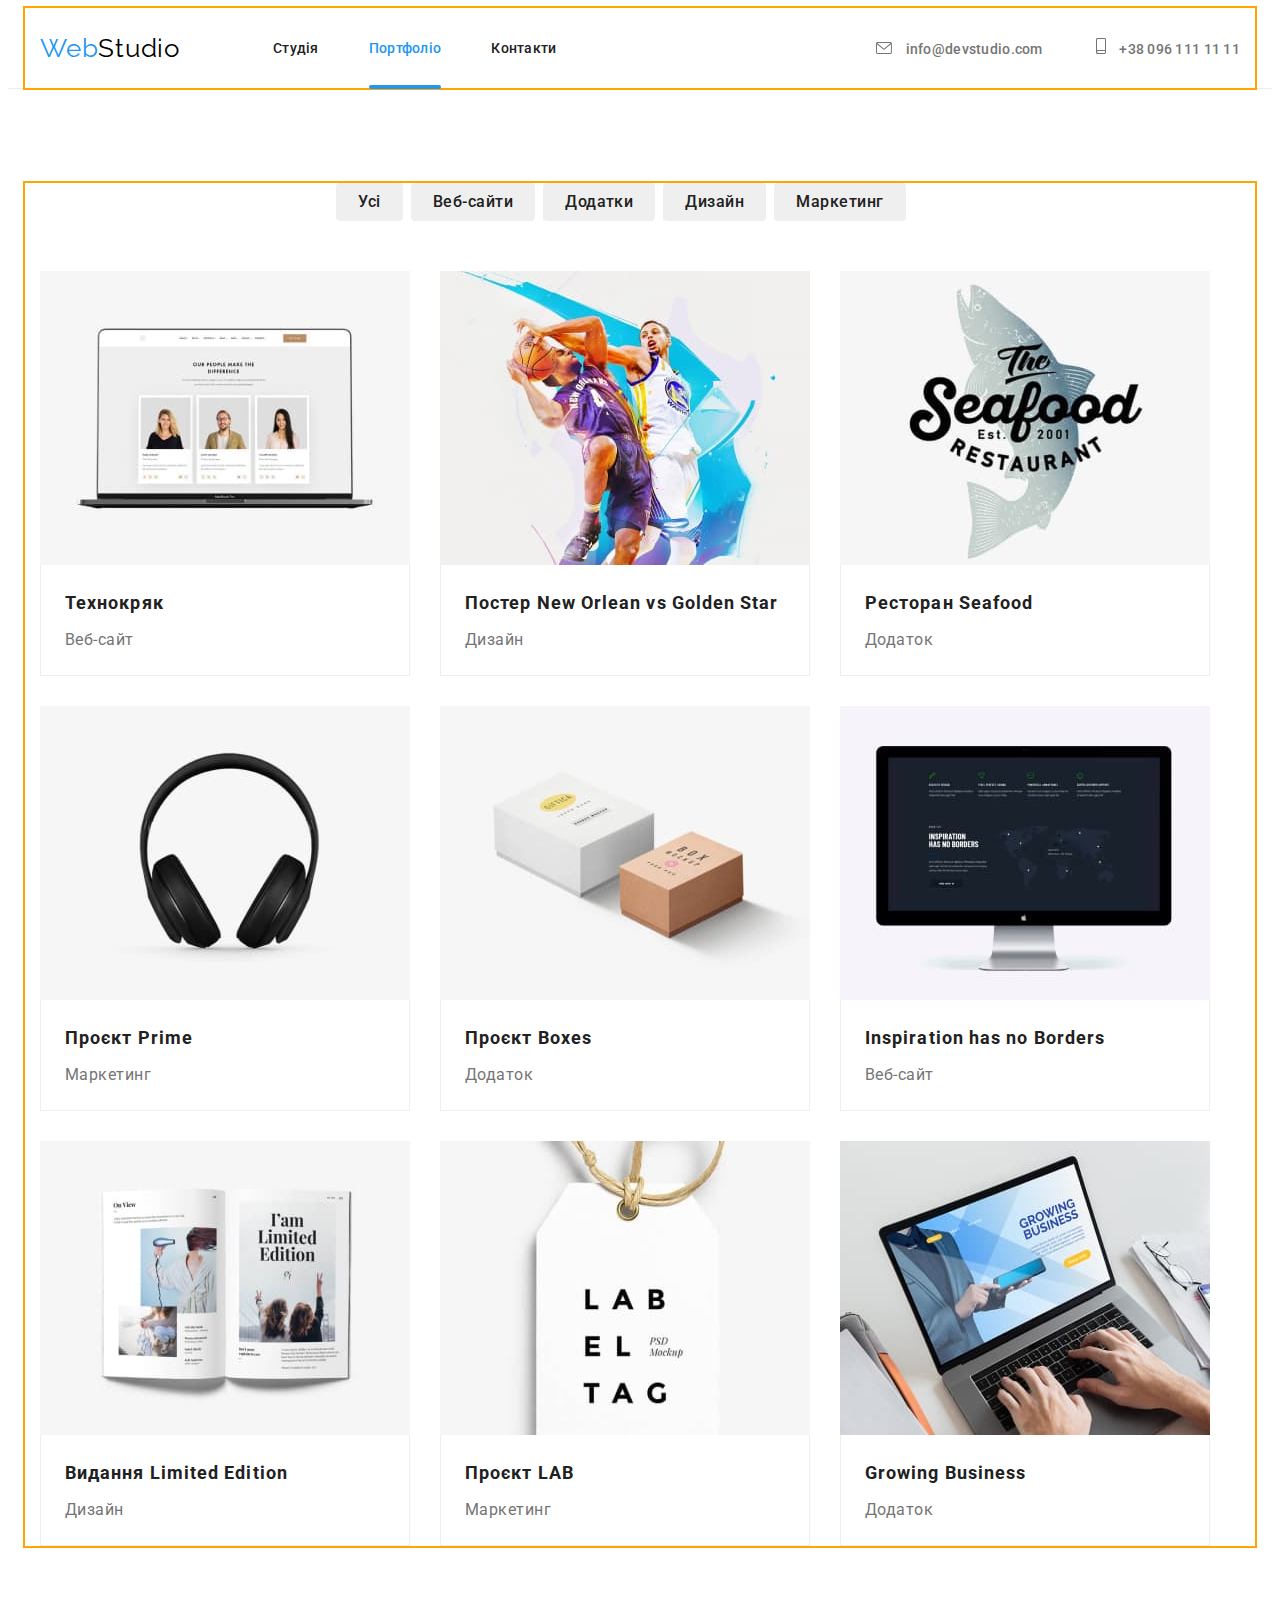
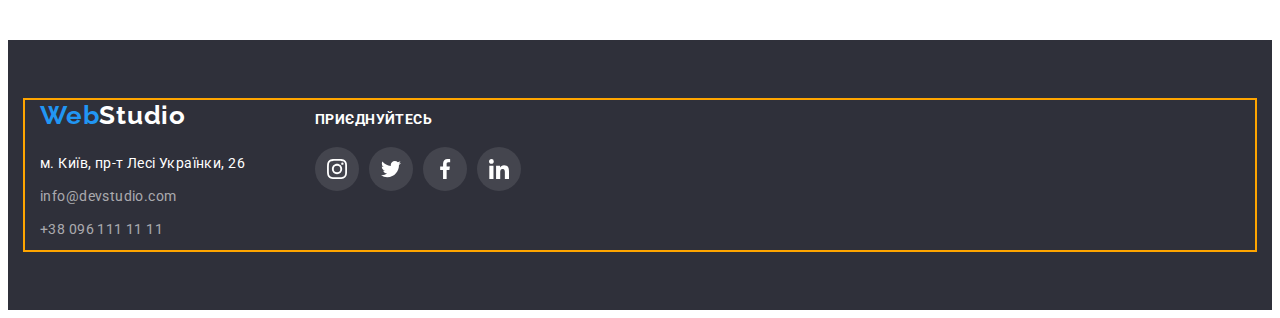
==== portfolio.html @ 3db1fcc5 "Initial commit" ====
<!DOCTYPE html>
<html lang="uk">
  <head>
    <meta charset="UTF-8" />
    <meta http-equiv="X-UA-Compatible" content="IE=edge" />
    <meta name="viewport" content="width=device-width, initial-scale=1.0" />
    <title>WebStudio</title>
    <link rel="preconnect" href="https://fonts.googleapis.com" />
    <link rel="preconnect" href="https://fonts.gstatic.com" crossorigin />
    <link
      href="https://fonts.googleapis.com/css2?family=Raleway:wght@700&family=Roboto:wght@400;500;700;900&display=swap"
      rel="stylesheet"
    />
    <!--Moder normalize-->
    <link
      rel="stylesheet"
      href="https://cdnjs.cloudflare.com/ajax/libs/modern-normalize/1.1.0/modern-normalize.min.css"
      integrity="sha512-wpPYUAdjBVSE4KJnH1VR1HeZfpl1ub8YT/NKx4PuQ5NmX2tKuGu6U/JRp5y+Y8XG2tV+wKQpNHVUX03MfMFn9Q=="
      crossorigin="anonymous"
      referrerpolicy="no-referrer"
    />
    <!--Style css-->
    <link rel="stylesheet" href="./css/style.css" />
  </head>
  <body>
    <!--Header section-->
    <header class="header">
      <div class="container header-container">
        <nav class="header-item">
          <a class="logo" href="">Web<span class="logo-header">Studio</span></a>
          <ul class="header-item main-item">
            <li class="text-li">
              <a class="text-logo" href="./index.html">Студія</a>
            </li>
            <li class="text-li">
              <a class="text-logo current" href="">Портфоліо</a>
            </li>
            <li class="text-li"><a class="text-logo" href="">Контакти</a></li>
          </ul>
        </nav>
        <div class="header-info">
          <a class="email" href="emailto:info@devstudio.com">
            <svg class="header-icon" width="16" height="12">
              <use href="./img/icons.svg#icon-envelope"></use>
            </svg>
            <span>info@devstudio.com</span>
          </a>
          <a class="tel" href="">
            <svg class="header-icon" width="10" height="16">
              <use href="./img/icons.svg#icon-smartphone"></use>
            </svg>
            <span>+38 096 111 11 11</span>
          </a>
        </div>
      </div>
    </header>
    <!--Main section-->
    <main>
      <section class="section">
        <div class="container">
          <h1 class="visually-hidden">Портфоліо</h1>
          <ul class="port-main main-item">
            <li><button class="main-nav" type="button">Усі</button></li>
            <li><button class="main-nav" type="button">Веб-сайти</button></li>
            <li><button class="main-nav" type="button">Додатки</button></li>
            <li><button class="main-nav" type="button">Дизайн</button></li>
            <li><button class="main-nav" type="button">Маркетинг</button></li>
          </ul>
          <ul class="img-container main-item">
            <li class="flex-element">
              <a class="card-link" href="">
                <div class="team-thumb">
                  <img
                    src="./img/workimg1.jpg"
                    alt="робота"
                    width="370"
                    height="294"
                  />
                  <div class="overlay-port">
                    <p class="overlay-subtitle">
                      Ресурс пропонує комплексні пропозиції з різним рівнем
                      функціоналу та сервісів. Все це дозволить відвідувачу
                      отримати вичерпні відомості про компанію чи приватну
                      особу.
                    </p>
                  </div>
                </div>
                <div class="flex-title">
                  <h2 class="port-title">Технокряк</h2>
                  <p class="port-subtitle">Веб-сайт</p>
                </div>
              </a>
            </li>
            <li class="flex-element">
              <a class="card-link" href="">
                <div class="team-thumb">
                  <img
                    src="./img/workimg2.jpg"
                    alt="робота"
                    width="370"
                    height="294"
                  />
                  <div class="overlay-port">
                    <p class="overlay-subtitle">
                      Ресурс пропонує комплексні пропозиції з різним рівнем
                      функціоналу та сервісів. Все це дозволить відвідувачу
                      отримати вичерпні відомості про компанію чи приватну
                      особу.
                    </p>
                  </div>
                </div>
                <div class="flex-title">
                  <h2 class="port-title">Постер New Orlean vs Golden Star</h2>
                  <p class="port-subtitle">Дизайн</p>
                </div>
              </a>
            </li>
            <li class="flex-element">
              <a class="card-link" href="">
                <div class="team-thumb">
                  <img
                    src="./img/workimg3.jpg"
                    alt="робота"
                    width="370"
                    height="294"
                  />
                  <div class="overlay-port">
                    <p class="overlay-subtitle">
                      Ресурс пропонує комплексні пропозиції з різним рівнем
                      функціоналу та сервісів. Все це дозволить відвідувачу
                      отримати вичерпні відомості про компанію чи приватну
                      особу.
                    </p>
                  </div>
                </div>
                <div class="flex-title">
                  <h2 class="port-title">Ресторан Seafood</h2>
                  <p class="port-subtitle">Додаток</p>
                </div>
              </a>
            </li>
            <li class="flex-element">
              <a class="card-link" href="">
                <div class="team-thumb">
                  <img
                    src="./img/workimg4.jpg"
                    alt="робота"
                    width="370"
                    height="294"
                  />
                  <div class="overlay-port">
                    <p class="overlay-subtitle">
                      Ресурс пропонує комплексні пропозиції з різним рівнем
                      функціоналу та сервісів. Все це дозволить відвідувачу
                      отримати вичерпні відомості про компанію чи приватну
                      особу.
                    </p>
                  </div>
                </div>
                <div class="flex-title">
                  <h2 class="port-title">Проєкт Prime</h2>
                  <p class="port-subtitle">Маркетинг</p>
                </div>
              </a>
            </li>
            <li class="flex-element">
              <a class="card-link" href="">
                <div class="team-thumb">
                  <img
                    src="./img/workimg5.jpg"
                    alt="робота"
                    width="370"
                    height="294"
                  />
                  <div class="overlay-port">
                    <p class="overlay-subtitle">
                      Ресурс пропонує комплексні пропозиції з різним рівнем
                      функціоналу та сервісів. Все це дозволить відвідувачу
                      отримати вичерпні відомості про компанію чи приватну
                      особу.
                    </p>
                  </div>
                </div>
                <div class="flex-title">
                  <h2 class="port-title">Проєкт Boxes</h2>
                  <p class="port-subtitle">Додаток</p>
                </div>
              </a>
            </li>
            <li class="flex-element">
              <a class="card-link" href="">
                <div class="team-thumb">
                  <img
                    src="./img/workimg6.jpg"
                    alt="робота"
                    width="370"
                    height="294"
                  />
                  <div class="overlay-port">
                    <p class="overlay-subtitle">
                      Ресурс пропонує комплексні пропозиції з різним рівнем
                      функціоналу та сервісів. Все це дозволить відвідувачу
                      отримати вичерпні відомості про компанію чи приватну
                      особу.
                    </p>
                  </div>
                </div>
                <div class="flex-title">
                  <h2 class="port-title">Inspiration has no Borders</h2>
                  <p class="port-subtitle">Веб-сайт</p>
                </div>
              </a>
            </li>
            <li class="flex-element">
              <a class="card-link" href="">
                <div class="team-thumb">
                  <img
                    src="./img/workimg7.jpg"
                    alt="робота"
                    width="370"
                    height="294"
                  />
                  <div class="overlay-port">
                    <p class="overlay-subtitle">
                      Ресурс пропонує комплексні пропозиції з різним рівнем
                      функціоналу та сервісів. Все це дозволить відвідувачу
                      отримати вичерпні відомості про компанію чи приватну
                      особу.
                    </p>
                  </div>
                </div>
                <div class="flex-title">
                  <h2 class="port-title">Видання Limited Edition</h2>
                  <p class="port-subtitle">Дизайн</p>
                </div>
              </a>
            </li>
            <li class="flex-element">
              <a class="card-link" href="">
                <div class="team-thumb">
                  <img
                    src="./img/workimg8.jpg"
                    alt="робота"
                    width="370"
                    height="294"
                  />
                  <div class="overlay-port">
                    <p class="overlay-subtitle">
                      Ресурс пропонує комплексні пропозиції з різним рівнем
                      функціоналу та сервісів. Все це дозволить відвідувачу
                      отримати вичерпні відомості про компанію чи приватну
                      особу.
                    </p>
                  </div>
                </div>
                <div class="flex-title">
                  <h2 class="port-title">Проєкт LAB</h2>
                  <p class="port-subtitle">Маркетинг</p>
                </div>
              </a>
            </li>
            <li class="flex-element">
              <a class="card-link" href="">
                <div class="team-thumb">
                  <img
                    src="./img/workimg9.jpg"
                    alt="робота"
                    width="370"
                    height="294"
                  />
                  <div class="overlay-port">
                    <p class="overlay-subtitle">
                      Ресурс пропонує комплексні пропозиції з різним рівнем
                      функціоналу та сервісів. Все це дозволить відвідувачу
                      отримати вичерпні відомості про компанію чи приватну
                      особу.
                    </p>
                  </div>
                </div>
                <div class="flex-title">
                  <h2 class="port-title">Growing Business</h2>
                  <p class="port-subtitle">Додаток</p>
                </div>
              </a>
            </li>
          </ul>
        </div>
      </section>
    </main>
    <!--Footer section-->
    <footer class="footer-color">
      <div class="container footer">
        <div>
          <a class="footer-logo" href=""
            >Web<span class="footer-logo-color">Studio</span></a
          >
          <address>
            <ul class="main-item">
              <li>
                <a
                  class="address"
                  href="https://goo.gl/maps/omQ613N7sSxZQbV56"
                  target="_blank"
                  rel="noopener noreferrer nofollow"
                  >м. Київ, пр-т Лесі Українки, 26</a
                >
              </li>
              <li><a class="footer-info" href="">info@devstudio.com</a></li>
              <li><a class="footer-info" href="">+38 096 111 11 11</a></li>
            </ul>
          </address>
        </div>
        <div class="footer-social">
          <p class="footer-title">Приєднуйтесь</p>
          <ul class="footer-links">
            <li class="main-item-icon">
              <a class="footer-cont" href="">
                <svg class="footer-icon" width="20" height="20">
                  <use href="./img/icons.svg#icon-instagram"></use>
                </svg>
              </a>
            </li>
            <li class="main-item-icon">
              <a class="footer-cont" href="">
                <svg class="footer-icon" width="20" height="20">
                  <use href="./img/icons.svg#icon-twitter"></use>
                </svg>
              </a>
            </li>
            <li class="main-item-icon">
              <a class="footer-cont" href="">
                <svg class="footer-icon" width="20" height="20">
                  <use href="./img/icons.svg#icon-facebook"></use>
                </svg>
              </a>
            </li>
            <li class="main-item-icon">
              <a class="footer-cont" href="">
                <svg class="footer-icon" width="20" height="20">
                  <use href="./img/icons.svg#icon-linkedin"></use>
                </svg>
              </a>
            </li>
          </ul>
        </div>
      </div>
    </footer>
  </body>
</html>
---- css/style.css ----
body {
  font-family: "Raleway", sans-serif;
  font-family: "Roboto", sans-serif;
}
:root {
  --color-content-h2-h3-logo: #212121;
  --color-port-subtitle-p: #757575;
  --color-main-button-footer: #2196f3;
}
/* Animation*/
:root {
  --transform-animation: 250ms cubic-bezier(0.4, 0, 0.2, 1);
}

/* rest start*/
h1,
h2,
h3,
h4,
h5,
h6,
p,
ul {
  margin: 0;
}
.link {
  text-decoration: none;
  color: currentColor;
}
.list {
  list-style: none;
  margin: 0;
  padding: 0;
}
img {
  display: block;
  max-width: 100%;
  height: auto;
}
/* rest end*/

/* Header section*/
.section {
  padding-top: 94px;
  padding-bottom: 94px;
}
.container {
  width: 1200px;
  padding-right: 15px;
  padding-left: 15px;
  margin-left: auto;
  margin-right: auto;

  outline: 2px solid orange;
}
.header-container {
  display: flex;
  align-items: center;
}
.header {
  border-bottom: 1px solid #ececec;
}
.header-icon {
  fill: currentColor;
  align-items: center;
  margin-right: 10px;
}

.header-info {
  margin-left: auto;
}
.header-item {
  display: flex;
  align-items: center;
}

.tel {
  margin-left: 50px;
}

.logo {
  font-family: "Raleway";
  font-size: 26px;
  line-height: calc(31 / 26);
  letter-spacing: 0.03em;
  text-decoration: none;
  color: var(--color-main-button-footer);
  margin-left: 0;

  margin-right: 93px;
}
.logo-header {
  color: black;
}

.text-logo {
  font-size: 14px;
  line-height: calc(16 / 14);
  font-weight: 500;
  letter-spacing: 0.02em;
  color: var(--color-content-h2-h3-logo);
  cursor: pointer;
  padding-top: 32px;
  padding-bottom: 32px;
  display: block;

  position: relative;
  transition: color var(--transform-animation);
}
.current{
  color: var(--color-main-button-footer);
  content: "";
}
.current::after{
  content: "";
  position: absolute;
  bottom: -1px;
  left:0;
    
  width: 100%;
  height: 4px;
    
  border-radius: 2px;
  background-color: var(--color-main-button-footer);
}
.text-logo:hover::after,
.text-logo:focus::after{
  transform: translate(0);
  opacity: 1;

}
.text-logo:hover,
.text-logo:focus {
  color: var(--color-main-button-footer);
}
.text-li {
  margin-right: 50px;
}
.header-item .text-li:last-child {
  margin-right: 0;
}

.main-item,
.text-logo:active {
  color: var(--color-main-button-footer);
}
.main-item {
  list-style-type: none;
}

.text-logo {
  text-decoration: none;
}
.email {
  font-weight: 500;
  font-size: 14px;
  line-height: calc(16 / 14);
  letter-spacing: 0.02em;
  color: var(--color-port-subtitle-p);
  text-decoration: none;

  transition: color var(--transform-animation);
}
.tel {
  font-weight: 500;
  font-size: 14px;
  line-height: calc(16 / 14);
  letter-spacing: 0.02em;
  color: var(--color-port-subtitle-p);
  text-decoration: none;
  transition: color var(--transform-animation);
}
.email:hover,
.email:focus,
.tel:hover,
.tel:focus {
  color: var(--color-main-button-footer);
}
/* Main section*/

.main-color {
  background-color: #2f303a;
  text-align: center;
  padding-top: 200px;
  padding-bottom: 200px;
  max-width: 1600px;
  height: 600px;
  margin-left: auto;
  margin-right: auto;
  background-position: center;
  background-repeat: no-repeat;
  background-size: cover;
  background-image: linear-gradient(
      rgba(47, 48, 58, 0.4),
      rgba(47, 48, 58, 0.4)),url(../img/hero.jpg);
}
.main {
  font-size: 44px;
  font-weight: 900;
  line-height: calc(60 / 44);
  letter-spacing: 0.06em;
  color: #ffffff;
  text-transform: uppercase;
  align-items: center;
  margin-bottom: 30px;
}

.main-button {
  font-size: 16px;
  font-weight: 700;
  line-height: calc(30 / 16);
  display: flex;
  align-items: center;
  text-align: center;
  letter-spacing: 0.06em;
  color: #ffffff;
  background-color: var(--color-main-button-footer);
  border-style: none;
  cursor: pointer;
  box-shadow: 0px 4px 4px rgba(0, 0, 0, 0.15);
  border-radius: 4px;
  padding: 9px 31px;
  min-width: 160px;
  min-height: 40px;

  display: block;
  margin: 0 auto;
}

.content {
  display: flex;
  justify-content: center;
  align-items: center;
  width: 270px;
  height: 120px;
  background: #f5f4fa;
  border-radius: 4px;
  margin-bottom: 30px;
}
.main-section {
  display: flex;
  padding-left: 0;
}
.main-content {
  font-size: 14px;
  font-weight: 700;
  line-height: calc(16 / 14);
  letter-spacing: 0.03em;
  color: var(--color-content-h2-h3-logo);
  text-transform: uppercase;

  width: 270px;
  padding-bottom: 10px;
}
.main-features {
  font-size: 14px;
  font-weight: 400;
  line-height: calc(24 / 14);
  letter-spacing: 0.03em;
  color: var(--color-port-subtitle-p);
  width: 270px;
  height: 72px;
}

/*Section title*/
.title-section {
  padding-top: 0;
}
.title {
  font-size: 36px;
  font-weight: 700;
  line-height: calc(42 / 36);
  text-align: center;
  letter-spacing: 0.03em;
  color: var(--color-content-h2-h3-logo);

  margin-bottom: 50px;
}
.title-img {
  display: flex;
  padding-left: 0;
}
.main-item:not(:last-child) {
  margin-right: 30px;
}
.main-item {
  position: relative;
}
.overlay {
  position: absolute;
  bottom: 0;
  width: 100%;
  padding-top: 27px;
  padding-bottom: 27px;
  background-color: rgba(47, 48, 58, 0.8);
}
.overlay-text {
  font-weight: 700;
  font-size: 14px;
  line-height: 16px;
  text-align: center;
  letter-spacing: 0.03em;
  text-transform: uppercase;

  color: #ffffff;
}
/*Section team*/
.main-shadow {
  box-shadow: 0px 1px 3px rgba(0, 0, 0, 0.12), 0px 1px 1px rgba(0, 0, 0, 0.14),
    0px 2px 1px rgba(0, 0, 0, 0.2);
}
.team-name {
  padding-top: 30px;
  padding-bottom: 30px;
  box-shadow: 0px 1px 3px rgba(0, 0, 0, 0.12), 0px 1px 1px rgba(0, 0, 0, 0.14),
    0px 2px 1px rgba(0, 0, 0, 0.2);
  border-radius: 0px 0px 4px 4px;
  background-color: #ffffff;
}
.heading {
  font-size: 16px;
  font-weight: 500;
  line-height: calc(19 / 16);
  text-align: center;
  letter-spacing: 0.03em;
  color: var(--color-content-h2-h3-logo);

  padding-bottom: 10px;
}
.subtitle {
  font-size: 16px;
  font-weight: 400;
  line-height: calc(19 / 16);
  text-align: center;
  letter-spacing: 0.03em;
  color: var(--color-port-subtitle-p);
}
.color {
  background: #f5f4fa;
}
.socials {
  display: flex;
  justify-content: center;
  align-items: center;
  gap: 10px;
}
.socials-link {
  display: flex;
  justify-content: center;
  align-items: center;
  width: 44px;
  height: 44px;
  border-radius: 50%;
  color: #afb1b8;
  background-color: #ffffff;
  outline: none;

  transition: color var(--transform-animation),
    background-color var(--transform-animation);
}
.socials-icon {
  fill: currentColor;
}

.socials-link:hover,
.socials-link:focus {
  background-color: #2196f3;
  color: #ffffff;
}
.list {
  margin-top: 16px;
}
.logo {
  display: flex;
  padding-left: 0;
}
/* Постійні клієнти*/
.client-cont {
  display: flex;
  justify-content: center;
  align-items: center;
  width: 170px;
  height: 92px;
  border: 1px solid #afb1b8;
  border-radius: 4px;
  color: #afb1b8;

  transition: color var(--transform-animation),
    border-color var(--transform-animation);
}
.client-icon {
  fill: currentColor;
}
.client-cont:hover,
.client-cont:focus {
  border-color: #2196f3;
  color: #2196f3;
}
/*Footer section*/
.footer-color {
  background: #2f303a;
  padding-top: 60px;
  padding-bottom: 60px;
}
.footer-logo {
  font-family: "Raleway";
  font-weight: 700;
  font-size: 26px;
  line-height: calc(31 / 26);
  letter-spacing: 0.03em;
  color: var(--color-main-button-footer);
  text-decoration: none;
  width: 145px;
  height: 31px;
  padding: 0;
  display: flex;
  margin-bottom: 20px;
}
.main-item {
  padding: 0;
}
.footer-logo-color {
  color: #ffffff;
}
.address {
  font-style: normal;
  font-weight: 400;
  font-size: 14px;
  line-height: calc(24 / 14);
  letter-spacing: 0.03em;
  color: #ffffff;
  text-decoration: none;

  display: inline-block;
  padding-bottom: 9px;
}
.footer-info {
  font-style: normal;
  font-weight: 400;
  font-size: 14px;
  line-height: calc(24 / 14);
  letter-spacing: 0.03em;
  color: rgba(255, 255, 255, 0.6);
  text-decoration: none;

  display: inline-block;
  margin-bottom: 9px;
}
/* Футер посилання*/

.footer {
  display: flex;
  align-items: baseline;
}
.main-item-icon {
  list-style-type: none;
  margin-right: 10px;
}
.footer-social {
  margin-left: 70px;
}
.footer-title {
  font-style: normal;
  font-weight: 700;
  font-size: 14px;
  line-height: 16px;
  letter-spacing: 0.03em;
  text-transform: uppercase;
  color: #ffffff;

  display: flex;
  margin-bottom: 20px;
}

.footer-links {
  display: flex;
  justify-content: center;
  align-items: center;
  padding: 0;
}
.footer-cont {
  display: flex;
  justify-content: center;
  align-items: center;
  width: 44px;
  height: 44px;
  border-radius: 50%;
  color: #ffffff;
  background-color: rgba(255, 255, 255, 0.1);
  outline: none;

  transition: background-color var(--transform-animation),
    color var(--transform-animation);
}
.footer-icon {
  fill: currentColor;
}
.footer-cont:hover,
.footer-cont:focus {
  background-color: #2196f3;
  color: #ffffff;
}

/* Modal window*/

.backdrop{
    position: fixed;
    top:0;
    left:0;
    z-index:1;
    
    width:100%;
    height:100%;

   background-color:  rgba(0,0,0,0.2);
    
  transition: opacity var(--transform-animation),visibility var(--transform-animation);
}
.backdrop.is-hidden{
  opacity: 0;
  visibility: hidden;
  pointer-events: none;
}
.modal{
    position: absolute;
    top: 50%;
    left: 50%;
    transform:translateX(-50%) translateY(-50%);

    width:528px;
    min-height: 581px;
    
    background-color: #ffffff;
    box-shadow: 0px 1px 3px rgba(0, 0, 0, 0.12), 0px 1px 1px rgba(0, 0, 0, 0.14), 0px 2px 1px rgba(0, 0, 0, 0.2);
    border-radius: 4px;
    transition: transform var(--transform-animation),opacity var(--transform-animation);
}
.backdrop.is-hidden .modal{
  opacity: 0;
  transform:translateX(-50%) translateY(-50%); 
}
.modal-btn{
  position: absolute;
  top:8px;
  right:8px;

  padding: 0;
  display: inline-flex;
  align-items: center;
  justify-content: center;

  width: 30px;
  height:30px;

  background: #FFFFFF;
  border-radius: 50%;
  border: 1px solid rgba(0, 0, 0, 0.1);
  cursor: pointer;
}
.icon-close{
  fill: currentColor;
}
/* Portfolio*/
.port-main {
  display: flex;
  justify-content: center;
  margin-bottom: 50px;
}
.main-nav {
  font-family: "Roboto";
  font-style: normal;
  font-weight: 500;
  font-size: 16px;
  line-height: calc(26 / 16);
  text-align: center;
  letter-spacing: 0.03em;
  color: var(--color-content-h2-h3-logo);
  cursor: pointer;
  border-style: none;
  margin-right: 8px;
  border-radius: 4px;
  padding-right: 22px;
  padding-left: 22px;
  height: 38px;

  transition: color var(--transform-animation),
    background-color var(--transform-animation),
    box-shadow var(--transform-animation);
}

.main-nav:hover,
.main-nav:focus {
  color: #ffffff;
  background-color: var(--color-main-button-footer);
  box-shadow: 0px 3px 1px rgba(0, 0, 0, 0.1), 0px 1px 2px rgba(0, 0, 0, 0.08),
    0px 2px 2px rgba(0, 0, 0, 0.12);
}
.visually-hidden {
  position: absolute;
  white-space: nowrap;
  width: 1px;
  height: 1px;
  overflow: hidden;
  border: 0;
  padding: 0;
  clip: rect(0000);
  clip-path: inset(50%);
  margin: -1px;
}
.img-container {
  display: flex;
  flex-wrap: wrap;
  padding-left: 0;
}

.flex-element {
  width: 370px;
  margin-right: 30px;
  margin-bottom: 30px;
}
.card-link {
  display: block;
  text-decoration: none;

  transition: box-shadow var(--transform-animation);
}
.card-link:hover,
.card-link:focus {
  box-shadow: 0px 1px 1px rgba(0, 0, 0, 0.12), 0px 4px 4px rgba(0, 0, 0, 0.06),
    1px 4px 6px rgba(0, 0, 0, 0.16);
}
.flex-element:nth-child(3n) {
  margin-right: 0;
}
.flex-element:nth-last-child(-n + 3) {
  margin-bottom: 0;
}
.flex-title {
  padding-top: 20px;
  padding-right: 24px;
  padding-bottom: 20px;
  padding-left: 24px;
  border: 1px solid #eeeeee;
  border-top: none;
}
.port-title {
  font-size: 18px;
  line-height: calc(36 / 18);
  letter-spacing: 0.06em;
  color: var(--color-content-h2-h3-logo);
  margin-bottom: 4px;
}
.port-subtitle {
  font-size: 16px;
  line-height: calc(30 / 16);
  letter-spacing: 0.03em;
  color: var(--color-port-subtitle-p);
}

/* Overlay*/

.team-thumb{
  position: relative;
  overflow: hidden;
}
.overlay-port{
position: absolute;
top: 0;
left: 0;

transform: translateY(100%);

width: 100%;
height: 100%;
padding: 63px 24px;
display: flex;
justify-items: center;

background-color:rgba(33, 150, 243, 0.9);

transition: transform var(--transform-animation);
user-select: none;
}
.flex-element:hover .overlay-port{
  transform: translateY(0);
}
.overlay-subtitle{
  font-weight: 400;
  font-size: 18px;
  line-height: 28px;
  
  letter-spacing: 0.03em;
  
  color: #FFFFFF;
}
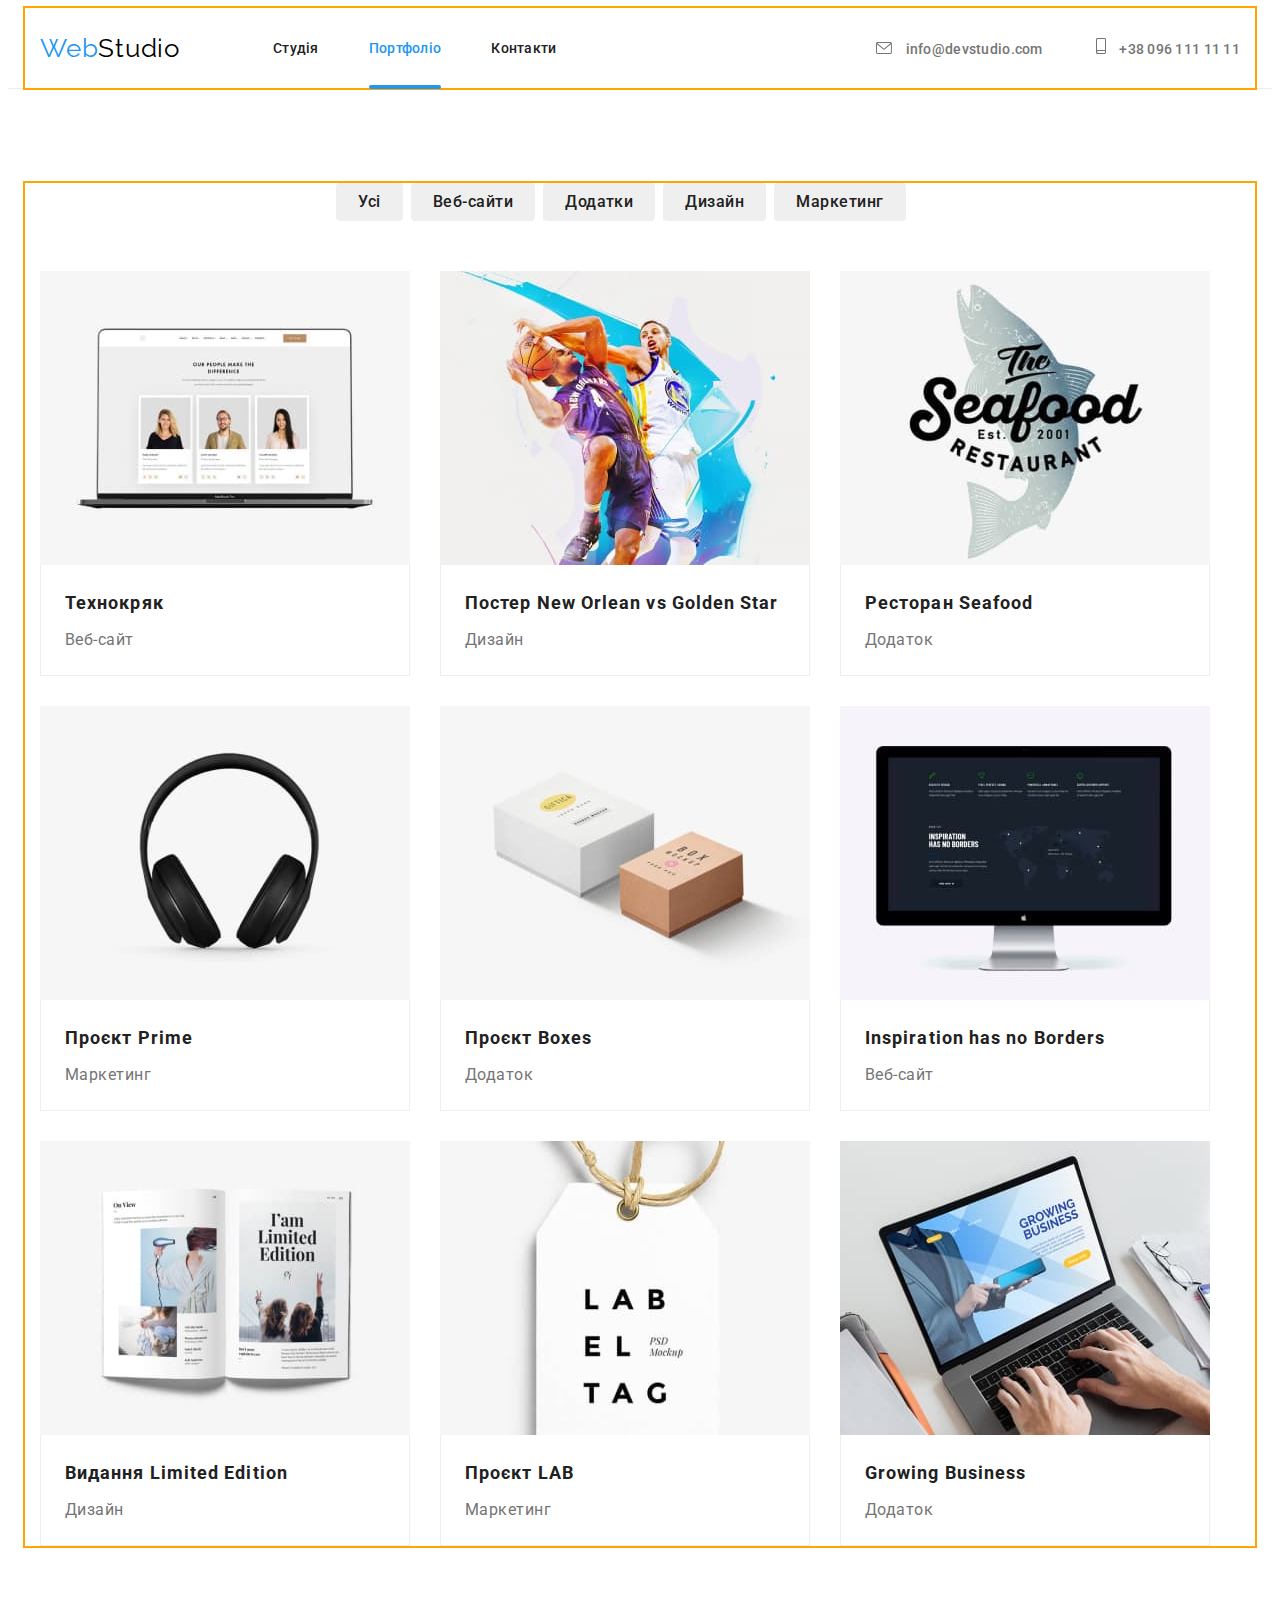
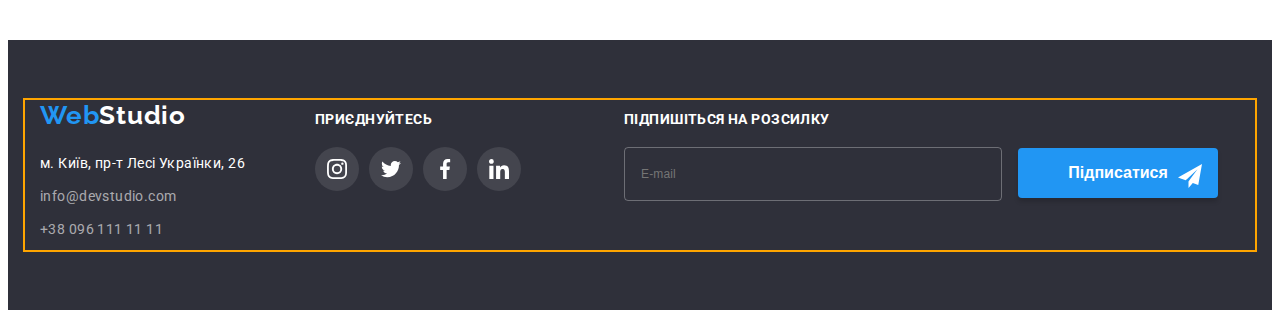
==== commit 45932fc8: "change" ====
--- a/portfolio.html
+++ b/portfolio.html
@@ -343,6 +343,23 @@
             </li>
           </ul>
         </div>
+        <div class="footer-subscription">
+          <p class="footer-title">Підпишіться на розсилку</p>
+          <label>
+            <input
+              class="footer-email"
+              type="email"
+              name="user_email"
+              placeholder="E-mail"
+            />
+          </label>
+          <button class="footer-button" type="submit">
+            Підписатися
+            <svg class="footer-send" width="24" height="24">
+              <use href="./img/icons.svg#icon-icon-send"></use>
+            </svg>
+          </button>
+        </div>
       </div>
     </footer>
   </body>
--- a/css/style.css
+++ b/css/style.css
@@ -209,7 +209,7 @@
   font-size: 16px;
   font-weight: 700;
   line-height: calc(30 / 16);
-  display: flex;
+  
   align-items: center;
   text-align: center;
   letter-spacing: 0.06em;
@@ -500,19 +500,63 @@
   background-color: #2196f3;
   color: #ffffff;
 }
+.footer-subscription {
+  fill: currentColor;
+  
+  margin-left: 93px;
+}
+.footer-button{
+  width: 200px;
+  height: 50px;
+  font-weight: 700;
+  font-size: 16px;
+  padding: 0;
+
+  cursor: pointer;
+  color: #FFFFFF;
+  box-shadow: 0px 4px 4px rgba(0, 0, 0, 0.15);
+  background: var(--color-main-button-footer);
+  border-radius: 4px;
+  border: none;
+}
+.footer-send{
+  position: absolute;
+  margin-left: 10px;
+}
+
+.footer-email{
+  width: 358px;
+  height: 50px;
+  margin-right: 12px;
+  padding-left: 16px;
+  
+  color:rgba(255, 255, 255, 0.6);;
+  background-color: transparent;
+  
+  outline: 1px solid transparent;
+  outline-offset: -1px;
+  border: 1px solid rgba(255, 255, 255, 0.3);
+  fill:drop-shadow(0px 4px 4px rgba(0, 0, 0, 0.15));
+  border-radius: 4px;
+  transition: outline var(--transform-animation);
+}
+.footer-email:hover{
+outline: 1px solid  var(--color-main-button-footer);
+}
+
 
 /* Modal window*/
 
 .backdrop{
-    position: fixed;
-    top:0;
-    left:0;
-    z-index:1;
+  position: fixed;
+  top:0;
+  left:0;
+  z-index:1;
     
-    width:100%;
-    height:100%;
-
-   background-color:  rgba(0,0,0,0.2);
+  width:100%;
+  height:100%;
+
+  background-color:  rgba(0,0,0,0.2);
     
   transition: opacity var(--transform-animation),visibility var(--transform-animation);
 }
@@ -522,18 +566,22 @@
   pointer-events: none;
 }
 .modal{
-    position: absolute;
-    top: 50%;
-    left: 50%;
-    transform:translateX(-50%) translateY(-50%);
-
-    width:528px;
-    min-height: 581px;
+  position: absolute;
+  top: 50%;
+  left: 50%;
+  transform:translateX(-50%) translateY(-50%);
+
+  width:528px;
+  min-height: 581px;
+  padding: 40px;
     
-    background-color: #ffffff;
-    box-shadow: 0px 1px 3px rgba(0, 0, 0, 0.12), 0px 1px 1px rgba(0, 0, 0, 0.14), 0px 2px 1px rgba(0, 0, 0, 0.2);
-    border-radius: 4px;
-    transition: transform var(--transform-animation),opacity var(--transform-animation);
+  background-color: #ffffff;
+  box-shadow: 0px 1px 3px rgba(0, 0, 0, 0.12), 0px 1px 1px rgba(0, 0, 0, 0.14), 0px 2px 1px rgba(0, 0, 0, 0.2);
+  border-radius: 4px;
+  transition: transform var(--transform-animation),opacity var(--transform-animation);
+}
+.modal.modal-animation{
+  animation: rotate-scale-up 0.65s linear both;
 }
 .backdrop.is-hidden .modal{
   opacity: 0;
@@ -557,8 +605,155 @@
   border: 1px solid rgba(0, 0, 0, 0.1);
   cursor: pointer;
 }
+
 .icon-close{
   fill: currentColor;
+}
+
+.icon-close:hover{
+  color: var(--color-main-button-footer);
+}
+
+.modal-label{
+  display: block;
+  text-align: center;
+  margin-bottom: 12px;
+}
+
+.modal-form-group{
+  margin-bottom: 20px;
+}
+.modal-form-label{
+  display: block;
+  font-size: 12px;
+  line-height: 14px;
+  letter-spacing: 0.01em;
+  margin-bottom: 4px;
+  
+  color: #757575;
+}
+
+.modal-form-wrapper{
+  position: relative;
+  margin-bottom: 10px;
+}
+.modal-form-field{
+  width: 100%;
+  height: 40px;
+  padding-left: 42px;
+  padding-right: 42px;
+
+  cursor: pointer;
+  border: 1px solid rgba(33, 33, 33, 0.2);
+  border-radius: 4px;
+  outline-offset: -1px;
+  transition:outline var(--transform-animation);
+}
+.modal-form-field:focus{
+  outline: 1px solid #2196F3;
+}
+.modal-form-icon{
+  position: absolute;
+  top: 50%;
+  left: 15px;
+  transform: translateY(-50%);
+
+  transition: fill var(--transform-animation);
+}
+.modal-form-field:focus + .modal-form-icon{
+  fill: #2196F3;
+}
+.modal-form-messege{
+  width: 100%;
+  height: 120px;
+  
+  padding: 12px 16px;
+  resize: none;
+
+  cursor: pointer;
+  outline-offset: -1px;
+  border: 1px solid rgba(33, 33, 33, 0.2);
+  border-radius: 4px;
+
+  transition: outline var(--transform-animation);
+}
+:placeholder-shown{
+  font-weight: 400;
+  font-size: 12px;
+  line-height: 14px;
+  letter-spacing: 0.01em;
+  
+    color: rgba(117, 117, 117, 0.5);
+}
+.modal-form-messege:focus{
+  outline: 1px solid #2196F3;
+}
+
+.modal-form-agreement{
+  display: flex;
+  align-items: center;
+  justify-content: center;
+  gap: 8px;
+  margin-bottom: 30px;
+}
+.modal-form-checkbox{
+  appearance: none;
+  width: 16px;
+  height: 15px;
+  
+  outline:2px solid transparent;
+  outline-offset: -2px;
+  border: 2px solid #212121;
+  border-radius: 2px;
+  background-position: center;
+  background-repeat: no-repeat;
+  background-size: 0;
+  transition: outline-color var(--transform-animation), background-color var(--transform-animation), backgrount-size var(--transform-animation) ;
+}
+.modal-form-checkbox:checked{
+  outline-color: var(--color-main-button-footer);
+  background-color: var(--color-main-button-footer);
+
+  background-image: url("data:image/svg+xml,%3Csvg width='13' height='10' viewBox='0 0 13 10' fill='none' xmlns='http://www.w3.org/2000/svg'%3E%3Cpath d='M1.95703 4.75166L1.88825 4.68604L1.81923 4.75141L0.93123 5.59258L0.854858 5.66492L0.930974 5.73753L4.42671 9.07236L4.49574 9.1382L4.56476 9.07236L12.069 1.91352L12.1449 1.84116L12.069 1.76881L11.1873 0.927644L11.1183 0.861826L11.0493 0.927611L4.49577 7.17353L1.95703 4.75166Z' fill='white' stroke='white' stroke-width='0.2'/%3E%3C/svg%3E");
+  background-size: 11px 8px;
+}
+
+.modal-form-agreement-desc{
+  font-size: 14px;
+  line-height: 24px;
+  letter-spacing: 0.03em;
+  color: #757575;
+  user-select: none;
+}
+.modal-form-agreement-link{
+  font-size: 14px;
+  line-height: 24px;
+  letter-spacing: 0.03em;
+
+  text-underline-offset: 3px;
+  color: var(--color-main-button-footer);
+}
+
+.modal-form-button{
+  display: block;
+  width: 200px;
+  height: 50px;
+  font-weight: 700;
+  font-size: 16px;
+  line-height: 30px;
+  align-items: center;
+  text-align: center;
+  letter-spacing: 0.06em;
+
+  padding: 10px 52px;
+  margin: 0 auto;
+  
+  border: none;
+  color: #FFFFFF;
+  background: #2196F3;
+  box-shadow: 0px 4px 4px rgba(0, 0, 0, 0.15);
+  border-radius: 4px;
+  cursor: pointer;
 }
 /* Portfolio*/
 .port-main {
@@ -693,4 +888,19 @@
   
   color: #FFFFFF;
 }
-  +
+  /* Animation*/
+
+    @keyframes rotate-scale-up {
+      0% {
+        transform: translate(-50%,-50%) scale(1) rotateZ(0);
+      }
+  
+      50% {
+        transform: translate(-50%,-50%) scale(2) rotateZ(180deg);
+      }
+  
+      100% {
+        transform:translate(-50%,-50%) scale(1) rotateZ(360deg);
+      }
+    }
